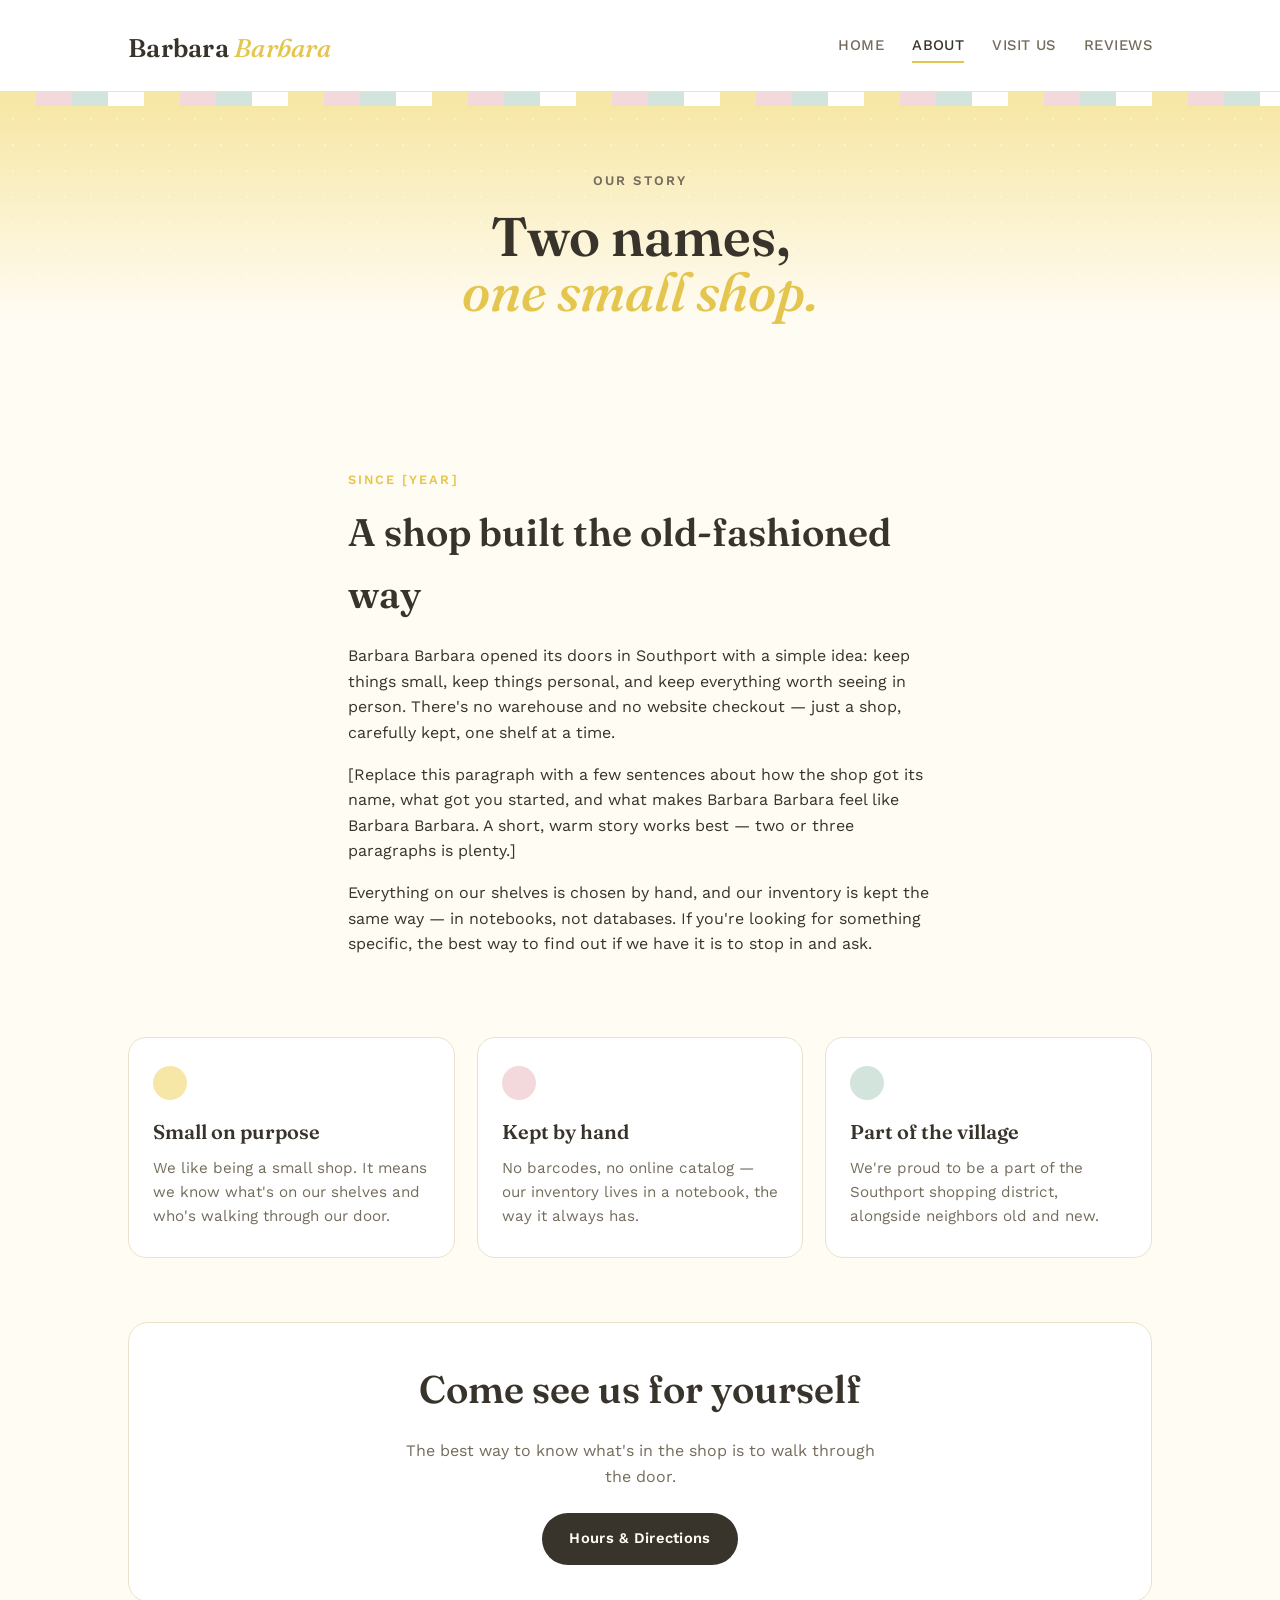
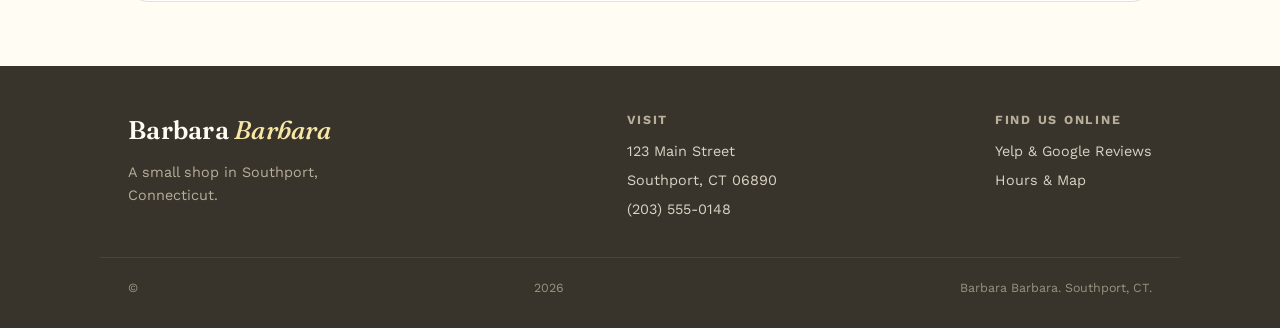
==== about.html @ 012c4ae6 "first commit" ====
<!DOCTYPE html>
<html lang="en">
<head>
<meta charset="UTF-8">
<meta name="viewport" content="width=device-width, initial-scale=1.0">
<title>About &mdash; Barbara Barbara</title>
<meta name="description" content="The story behind Barbara Barbara, a small shop in Southport, Connecticut.">
<link rel="stylesheet" href="style.css">
</head>
<body>

<header class="site-header">
  <div class="wrap">
    <a class="logo" href="index.html">Barbara <span>Barbara</span></a>
    <nav class="main-nav" aria-label="Main">
      <a href="index.html">Home</a>
      <a href="about.html" aria-current="page">About</a>
      <a href="visit.html">Visit Us</a>
      <a href="reviews.html">Reviews</a>
    </nav>
  </div>
</header>

<div class="awning"></div>

<section class="hero" style="padding:64px 0 44px;">
  <div class="wrap">
    <p class="eyebrow">Our Story</p>
    <h1 style="font-size:clamp(2.2rem,5vw,3.4rem);">Two names,<br><em>one small shop.</em></h1>
  </div>
</section>

<div class="scallop scallop-cream" style="background-color:var(--cream)"></div>

<section>
  <div class="wrap lead-col">
    <p class="section-label">Since [year]</p>
    <h2>A shop built the old-fashioned way</h2>
    <p>Barbara Barbara opened its doors in Southport with a simple idea: keep things small, keep things personal, and keep everything worth seeing in person. There's no warehouse and no website checkout &mdash; just a shop, carefully kept, one shelf at a time.</p>
    <p>[Replace this paragraph with a few sentences about how the shop got its name, what got you started, and what makes Barbara Barbara feel like Barbara Barbara. A short, warm story works best &mdash; two or three paragraphs is plenty.]</p>
    <p>Everything on our shelves is chosen by hand, and our inventory is kept the same way &mdash; in notebooks, not databases. If you're looking for something specific, the best way to find out if we have it is to stop in and ask.</p>
  </div>
</section>

<section style="padding-top:0;">
  <div class="wrap">
    <div class="grid">
      <div class="card">
        <div class="dot dot-butter"></div>
        <h3>Small on purpose</h3>
        <p>We like being a small shop. It means we know what's on our shelves and who's walking through our door.</p>
      </div>
      <div class="card">
        <div class="dot dot-blush"></div>
        <h3>Kept by hand</h3>
        <p>No barcodes, no online catalog &mdash; our inventory lives in a notebook, the way it always has.</p>
      </div>
      <div class="card">
        <div class="dot dot-seafoam"></div>
        <h3>Part of the village</h3>
        <p>We're proud to be a part of the Southport shopping district, alongside neighbors old and new.</p>
      </div>
    </div>
  </div>
</section>

<section style="padding-top:0;">
  <div class="wrap">
    <div class="panel" style="text-align:center;">
      <h2>Come see us for yourself</h2>
      <p style="color:var(--ink-soft);max-width:480px;margin:0 auto 24px;">The best way to know what's in the shop is to walk through the door.</p>
      <a class="btn btn-primary" href="visit.html">Hours &amp; Directions</a>
    </div>
  </div>
</section>

<footer class="site-footer">
  <div class="wrap">
    <div>
      <a class="logo" href="index.html">Barbara <span>Barbara</span></a>
      <p style="margin-top:10px;color:#B7AF9A;font-size:0.9rem;max-width:280px;">A small shop in Southport, Connecticut.</p>
    </div>
    <div class="foot-col">
      <h4>Visit</h4>
      <p>123 Main Street</p>
      <p>Southport, CT 06890</p>
      <p>(203) 555-0148</p>
    </div>
    <div class="foot-col">
      <h4>Find Us Online</h4>
      <p><a href="reviews.html">Yelp &amp; Google Reviews</a></p>
      <p><a href="visit.html">Hours &amp; Map</a></p>
    </div>
  </div>
  <div class="wrap fine-print">
    &copy; <span id="year"></span> Barbara Barbara. Southport, CT.
  </div>
</footer>

<script src="script.js"></script>
</body>
</html>
---- style.css ----
@import url('https://fonts.googleapis.com/css2?family=Fraunces:ital,opsz,wght@0,9..144,400;0,9..144,500;0,9..144,600;1,9..144,500&family=Work+Sans:wght@400;500;600&display=swap');

:root{
  --cream:      #FFFCF4;
  --paper:      #FFFFFF;
  --butter:     #F7E7A6;
  --butter-deep:#E4C64F;
  --blush:      #F3D8DC;
  --seafoam:    #D3E4DD;
  --lilac:      #E4DCEE;
  --ink:        #38332B;
  --ink-soft:   #746C5C;
  --line:       #EAE2CC;

  --serif: 'Fraunces', Georgia, 'Times New Roman', serif;
  --sans:  'Work Sans', -apple-system, BlinkMacSystemFont, 'Segoe UI', sans-serif;

  --container: 1080px;
}

*{ box-sizing: border-box; }

html{ scroll-behavior: smooth; }

body{
  margin: 0;
  background: var(--cream);
  color: var(--ink);
  font-family: var(--sans);
  font-size: 16px;
  line-height: 1.6;
  -webkit-font-smoothing: antialiased;
}

a{ color: inherit; text-decoration: none; }

img{ max-width: 100%; display: block; }

.wrap{
  max-width: var(--container);
  margin: 0 auto;
  padding: 0 28px;
}

/* ---------- Header ---------- */

.site-header{
  padding: 28px 0 22px;
  border-bottom: 1px solid var(--line);
  background: var(--paper);
}

.site-header .wrap{
  display: flex;
  align-items: center;
  justify-content: space-between;
  gap: 24px;
  flex-wrap: wrap;
}

.logo{
  font-family: var(--serif);
  font-weight: 600;
  font-size: 1.6rem;
  letter-spacing: 0.01em;
  color: var(--ink);
}

.logo span{
  font-style: italic;
  font-weight: 500;
  color: var(--butter-deep);
}

nav.main-nav{
  display: flex;
  gap: 28px;
  flex-wrap: wrap;
}

nav.main-nav a{
  font-size: 0.92rem;
  font-weight: 500;
  letter-spacing: 0.03em;
  text-transform: uppercase;
  color: var(--ink-soft);
  padding-bottom: 4px;
  border-bottom: 2px solid transparent;
  transition: color 0.2s ease, border-color 0.2s ease;
}

nav.main-nav a:hover,
nav.main-nav a[aria-current="page"]{
  color: var(--ink);
  border-color: var(--butter-deep);
}

/* ---------- Scalloped awning divider (signature motif) ---------- */

.scallop{
  height: 22px;
  width: 100%;
  background-repeat: repeat-x;
  background-size: 44px 22px;
  background-position: center top;
}

.scallop-cream{
  background-image: radial-gradient(circle at 50% 0%, var(--cream) 0 15px, transparent 15.5px);
  background-color: transparent;
}

.awning{
  height: 14px;
  width: 100%;
  background-image: repeating-linear-gradient(
    90deg,
    var(--butter) 0px, var(--butter) 36px,
    var(--blush) 36px, var(--blush) 72px,
    var(--seafoam) 72px, var(--seafoam) 108px,
    var(--paper) 108px, var(--paper) 144px
  );
}

/* ---------- Hero ---------- */

.hero{
  position: relative;
  background: linear-gradient(180deg, var(--butter) 0%, var(--cream) 78%);
  padding: 84px 0 56px;
  text-align: center;
  overflow: hidden;
}

.hero::before{
  content: "";
  position: absolute;
  inset: 0;
  background-image: radial-gradient(var(--paper) 1.5px, transparent 1.5px);
  background-size: 26px 26px;
  opacity: 0.35;
  pointer-events: none;
}

.hero .wrap{ position: relative; }

.hero .eyebrow{
  font-family: var(--sans);
  font-size: 0.82rem;
  font-weight: 600;
  letter-spacing: 0.16em;
  text-transform: uppercase;
  color: var(--ink-soft);
  margin: 0 0 18px;
}

.hero h1{
  font-family: var(--serif);
  font-weight: 600;
  font-size: clamp(2.6rem, 6vw, 4.6rem);
  line-height: 1.02;
  margin: 0 0 20px;
  color: var(--ink);
}

.hero h1 em{
  font-style: italic;
  font-weight: 500;
  color: var(--butter-deep);
}

.hero p.lede{
  max-width: 540px;
  margin: 0 auto 32px;
  font-size: 1.08rem;
  color: var(--ink-soft);
}

.button-row{
  display: flex;
  gap: 14px;
  justify-content: center;
  flex-wrap: wrap;
}

.btn{
  display: inline-block;
  padding: 13px 26px;
  border-radius: 999px;
  font-size: 0.92rem;
  font-weight: 600;
  letter-spacing: 0.02em;
  transition: transform 0.15s ease, box-shadow 0.15s ease;
  border: 1.5px solid transparent;
}

.btn:hover{ transform: translateY(-2px); }

.btn-primary{
  background: var(--ink);
  color: var(--cream);
}
.btn-primary:hover{ box-shadow: 0 8px 20px rgba(56,51,43,0.22); }

.btn-secondary{
  background: transparent;
  border-color: var(--ink);
  color: var(--ink);
}
.btn-secondary:hover{ box-shadow: 0 8px 20px rgba(56,51,43,0.10); }

/* ---------- Sections ---------- */

section{ padding: 64px 0; }

.section-label{
  font-size: 0.8rem;
  font-weight: 600;
  letter-spacing: 0.16em;
  text-transform: uppercase;
  color: var(--butter-deep);
  margin: 0 0 12px;
}

h2{
  font-family: var(--serif);
  font-weight: 600;
  font-size: clamp(1.7rem, 3.4vw, 2.4rem);
  margin: 0 0 18px;
  color: var(--ink);
}

h3{
  font-family: var(--serif);
  font-weight: 600;
  font-size: 1.25rem;
  margin: 0 0 8px;
}

p{ margin: 0 0 16px; }

.lead-col{ max-width: 640px; }

/* Card grid */

.grid{
  display: grid;
  grid-template-columns: repeat(3, 1fr);
  gap: 22px;
}

.card{
  background: var(--paper);
  border: 1px solid var(--line);
  border-radius: 18px;
  padding: 28px 24px;
}

.card .dot{
  width: 34px; height: 34px;
  border-radius: 50%;
  margin-bottom: 16px;
}

.dot-butter{ background: var(--butter); }
.dot-blush{ background: var(--blush); }
.dot-seafoam{ background: var(--seafoam); }

.card p{ color: var(--ink-soft); margin-bottom: 0; font-size: 0.95rem; }

/* Info / hours block */

.panel{
  background: var(--paper);
  border: 1px solid var(--line);
  border-radius: 20px;
  padding: 36px;
}

.info-row{
  display: flex;
  justify-content: space-between;
  gap: 20px;
  padding: 11px 0;
  border-bottom: 1px dashed var(--line);
  font-size: 0.98rem;
}
.info-row:last-child{ border-bottom: none; }
.info-row .day{ color: var(--ink-soft); }
.info-row .hrs{ font-weight: 600; }

.two-col{
  display: grid;
  grid-template-columns: 1.1fr 0.9fr;
  gap: 40px;
  align-items: start;
}

.map-frame{
  border: 1px solid var(--line);
  border-radius: 20px;
  overflow: hidden;
  height: 100%;
  min-height: 320px;
}
.map-frame iframe{ width: 100%; height: 100%; min-height: 320px; border: 0; }

/* Reviews */

.review-source-row{
  display: flex;
  gap: 14px;
  margin-bottom: 36px;
  flex-wrap: wrap;
}

.source-btn{
  display: flex;
  align-items: center;
  gap: 10px;
  padding: 10px 18px;
  border-radius: 999px;
  border: 1.5px solid var(--ink);
  font-weight: 600;
  font-size: 0.9rem;
}

.stars{ color: var(--butter-deep); letter-spacing: 2px; }

.review-grid{
  display: grid;
  grid-template-columns: repeat(3, 1fr);
  gap: 20px;
}

.review-card{
  background: var(--paper);
  border: 1px solid var(--line);
  border-radius: 18px;
  padding: 24px;
  display: flex;
  flex-direction: column;
  gap: 12px;
}

.review-card .quote{
  font-family: var(--serif);
  font-style: italic;
  font-size: 1.05rem;
  color: var(--ink);
  flex-grow: 1;
}

.review-card .who{
  font-size: 0.85rem;
  color: var(--ink-soft);
  display: flex;
  justify-content: space-between;
  align-items: center;
}

.review-note{
  font-size: 0.85rem;
  color: var(--ink-soft);
  margin-top: 28px;
}

.loading-row{
  font-size: 0.9rem;
  color: var(--ink-soft);
  margin-bottom: 18px;
  display: none;
}
.loading-row.active{ display: block; }

/* Footer */

footer.site-footer{
  background: var(--ink);
  color: var(--cream);
  padding: 44px 0 30px;
}

footer .wrap{
  display: flex;
  justify-content: space-between;
  gap: 30px;
  flex-wrap: wrap;
}

footer .logo{ color: var(--cream); }
footer .logo span{ color: var(--butter); }

footer .foot-col{ font-size: 0.9rem; color: #D9D3C4; }
footer .foot-col h4{
  font-family: var(--sans);
  font-size: 0.78rem;
  letter-spacing: 0.14em;
  text-transform: uppercase;
  color: #B7AF9A;
  margin: 0 0 10px;
}
footer .foot-col p{ margin: 0 0 6px; color: #D9D3C4; }

.fine-print{
  margin-top: 30px;
  padding-top: 20px;
  border-top: 1px solid #4a453b;
  font-size: 0.78rem;
  color: #9A927E;
}

/* ---------- Responsive ---------- */

@media (max-width: 860px){
  .grid{ grid-template-columns: 1fr; }
  .review-grid{ grid-template-columns: 1fr; }
  .two-col{ grid-template-columns: 1fr; }
  nav.main-nav{ gap: 18px; }
  section{ padding: 48px 0; }
}

/* ---------- Accessibility ---------- */

a:focus-visible,
button:focus-visible{
  outline: 3px solid var(--butter-deep);
  outline-offset: 2px;
}

@media (prefers-reduced-motion: reduce){
  html{ scroll-behavior: auto; }
  .btn:hover{ transform: none; }
}
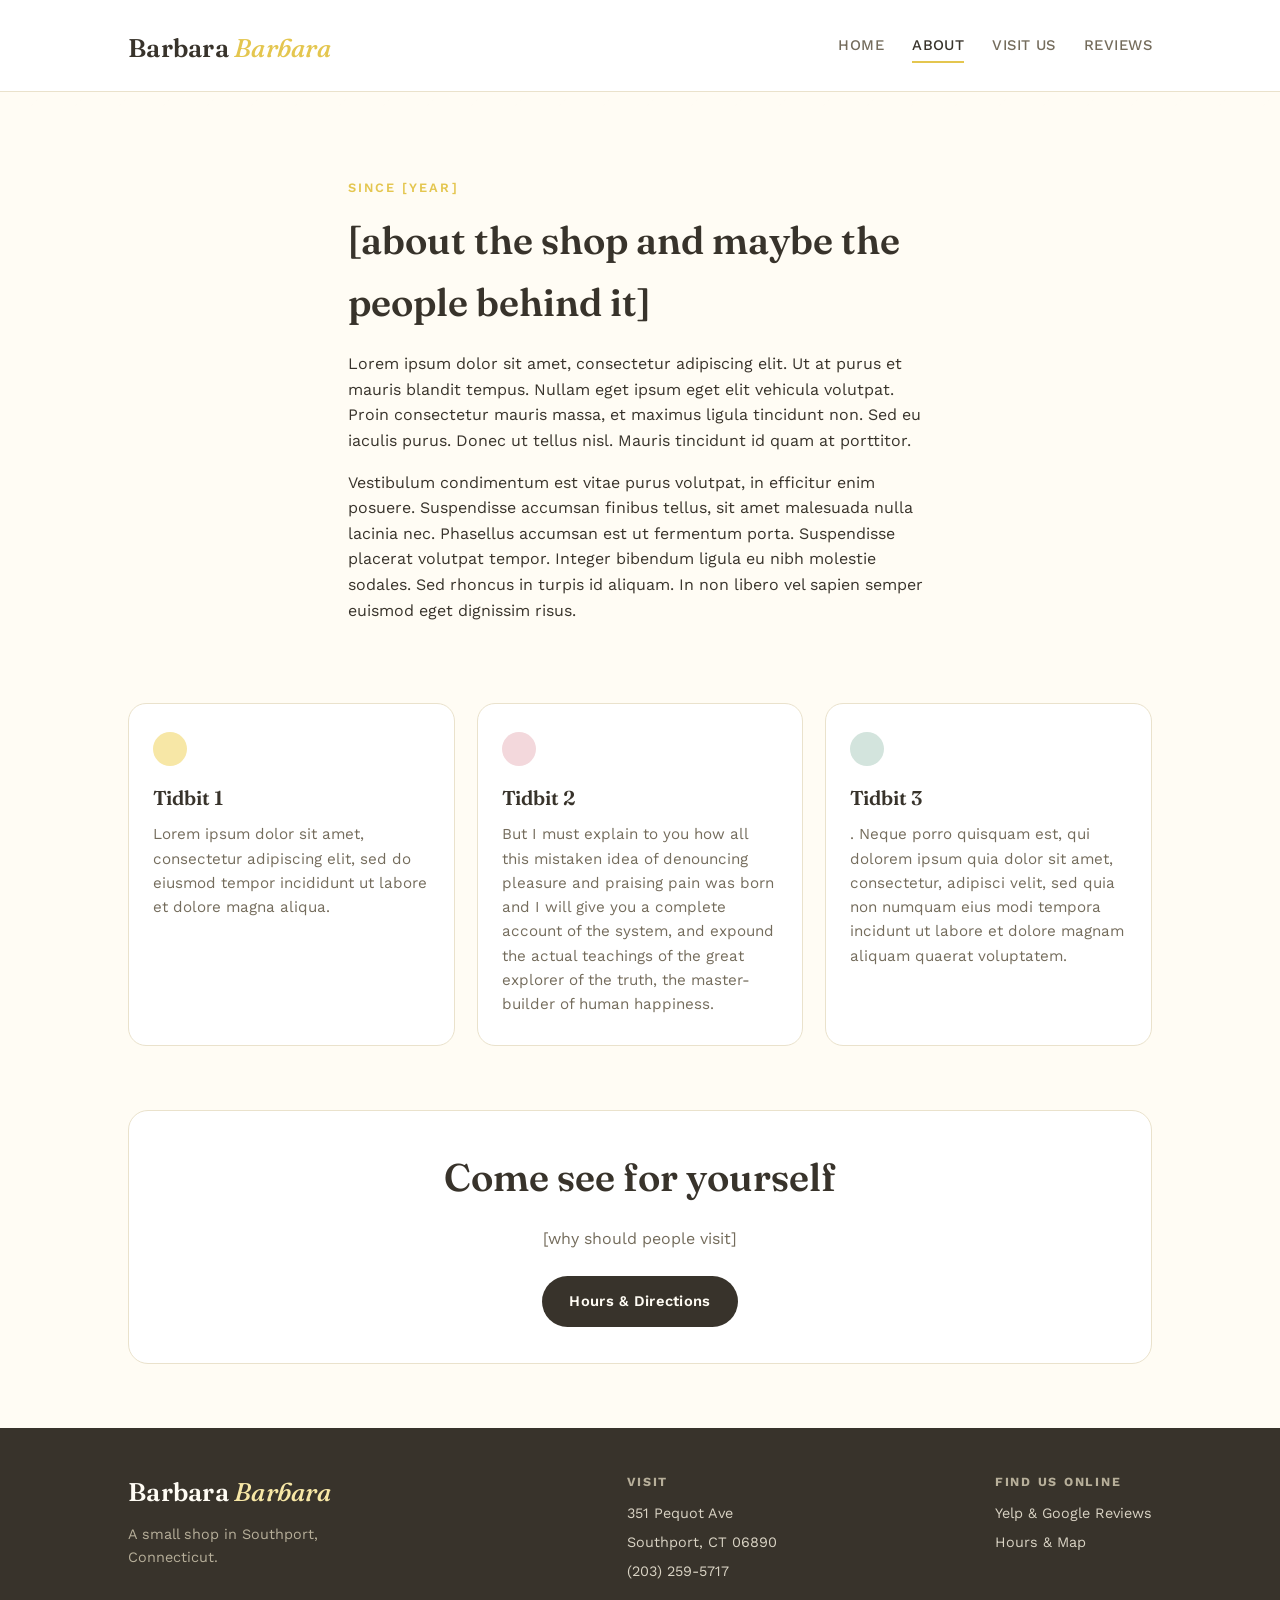
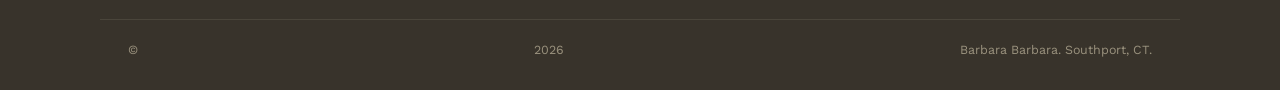
==== commit 37c34e25: "placeholdered text on the about page" ====
--- a/about.html
+++ b/about.html
@@ -21,24 +21,24 @@
   </div>
 </header>
 
+<!--
 <div class="awning"></div>
-
 <section class="hero" style="padding:64px 0 44px;">
   <div class="wrap">
     <p class="eyebrow">Our Story</p>
     <h1 style="font-size:clamp(2.2rem,5vw,3.4rem);">Two names,<br><em>one small shop.</em></h1>
   </div>
 </section>
+-->
 
 <div class="scallop scallop-cream" style="background-color:var(--cream)"></div>
 
 <section>
   <div class="wrap lead-col">
     <p class="section-label">Since [year]</p>
-    <h2>A shop built the old-fashioned way</h2>
-    <p>Barbara Barbara opened its doors in Southport with a simple idea: keep things small, keep things personal, and keep everything worth seeing in person. There's no warehouse and no website checkout &mdash; just a shop, carefully kept, one shelf at a time.</p>
-    <p>[Replace this paragraph with a few sentences about how the shop got its name, what got you started, and what makes Barbara Barbara feel like Barbara Barbara. A short, warm story works best &mdash; two or three paragraphs is plenty.]</p>
-    <p>Everything on our shelves is chosen by hand, and our inventory is kept the same way &mdash; in notebooks, not databases. If you're looking for something specific, the best way to find out if we have it is to stop in and ask.</p>
+    <h2>[about the shop and maybe the people behind it]</h2>
+    <p>Lorem ipsum dolor sit amet, consectetur adipiscing elit. Ut at purus et mauris blandit tempus. Nullam eget ipsum eget elit vehicula volutpat. Proin consectetur mauris massa, et maximus ligula tincidunt non. Sed eu iaculis purus. Donec ut tellus nisl. Mauris tincidunt id quam at porttitor.</p>
+    <p>Vestibulum condimentum est vitae purus volutpat, in efficitur enim posuere. Suspendisse accumsan finibus tellus, sit amet malesuada nulla lacinia nec. Phasellus accumsan est ut fermentum porta. Suspendisse placerat volutpat tempor. Integer bibendum ligula eu nibh molestie sodales. Sed rhoncus in turpis id aliquam. In non libero vel sapien semper euismod eget dignissim risus.</p>
   </div>
 </section>
 
@@ -47,18 +47,18 @@
     <div class="grid">
       <div class="card">
         <div class="dot dot-butter"></div>
-        <h3>Small on purpose</h3>
-        <p>We like being a small shop. It means we know what's on our shelves and who's walking through our door.</p>
+        <h3>Tidbit 1</h3>
+        <p>Lorem ipsum dolor sit amet, consectetur adipiscing elit, sed do eiusmod tempor incididunt ut labore et dolore magna aliqua. </p>
       </div>
       <div class="card">
         <div class="dot dot-blush"></div>
-        <h3>Kept by hand</h3>
-        <p>No barcodes, no online catalog &mdash; our inventory lives in a notebook, the way it always has.</p>
+        <h3>Tidbit 2</h3>
+        <p>But I must explain to you how all this mistaken idea of denouncing pleasure and praising pain was born and I will give you a complete account of the system, and expound the actual teachings of the great explorer of the truth, the master-builder of human happiness. </p>
       </div>
       <div class="card">
         <div class="dot dot-seafoam"></div>
-        <h3>Part of the village</h3>
-        <p>We're proud to be a part of the Southport shopping district, alongside neighbors old and new.</p>
+        <h3>Tidbit 3</h3>
+        <p>. Neque porro quisquam est, qui dolorem ipsum quia dolor sit amet, consectetur, adipisci velit, sed quia non numquam eius modi tempora incidunt ut labore et dolore magnam aliquam quaerat voluptatem.</p>
       </div>
     </div>
   </div>
@@ -67,8 +67,8 @@
 <section style="padding-top:0;">
   <div class="wrap">
     <div class="panel" style="text-align:center;">
-      <h2>Come see us for yourself</h2>
-      <p style="color:var(--ink-soft);max-width:480px;margin:0 auto 24px;">The best way to know what's in the shop is to walk through the door.</p>
+      <h2>Come see for yourself</h2>
+      <p style="color:var(--ink-soft);max-width:480px;margin:0 auto 24px;">[why should people visit]</p>
       <a class="btn btn-primary" href="visit.html">Hours &amp; Directions</a>
     </div>
   </div>
@@ -82,9 +82,9 @@
     </div>
     <div class="foot-col">
       <h4>Visit</h4>
-      <p>123 Main Street</p>
+      <p>351 Pequot Ave</p>
       <p>Southport, CT 06890</p>
-      <p>(203) 555-0148</p>
+      <p>(203) 259-5717</p>
     </div>
     <div class="foot-col">
       <h4>Find Us Online</h4>
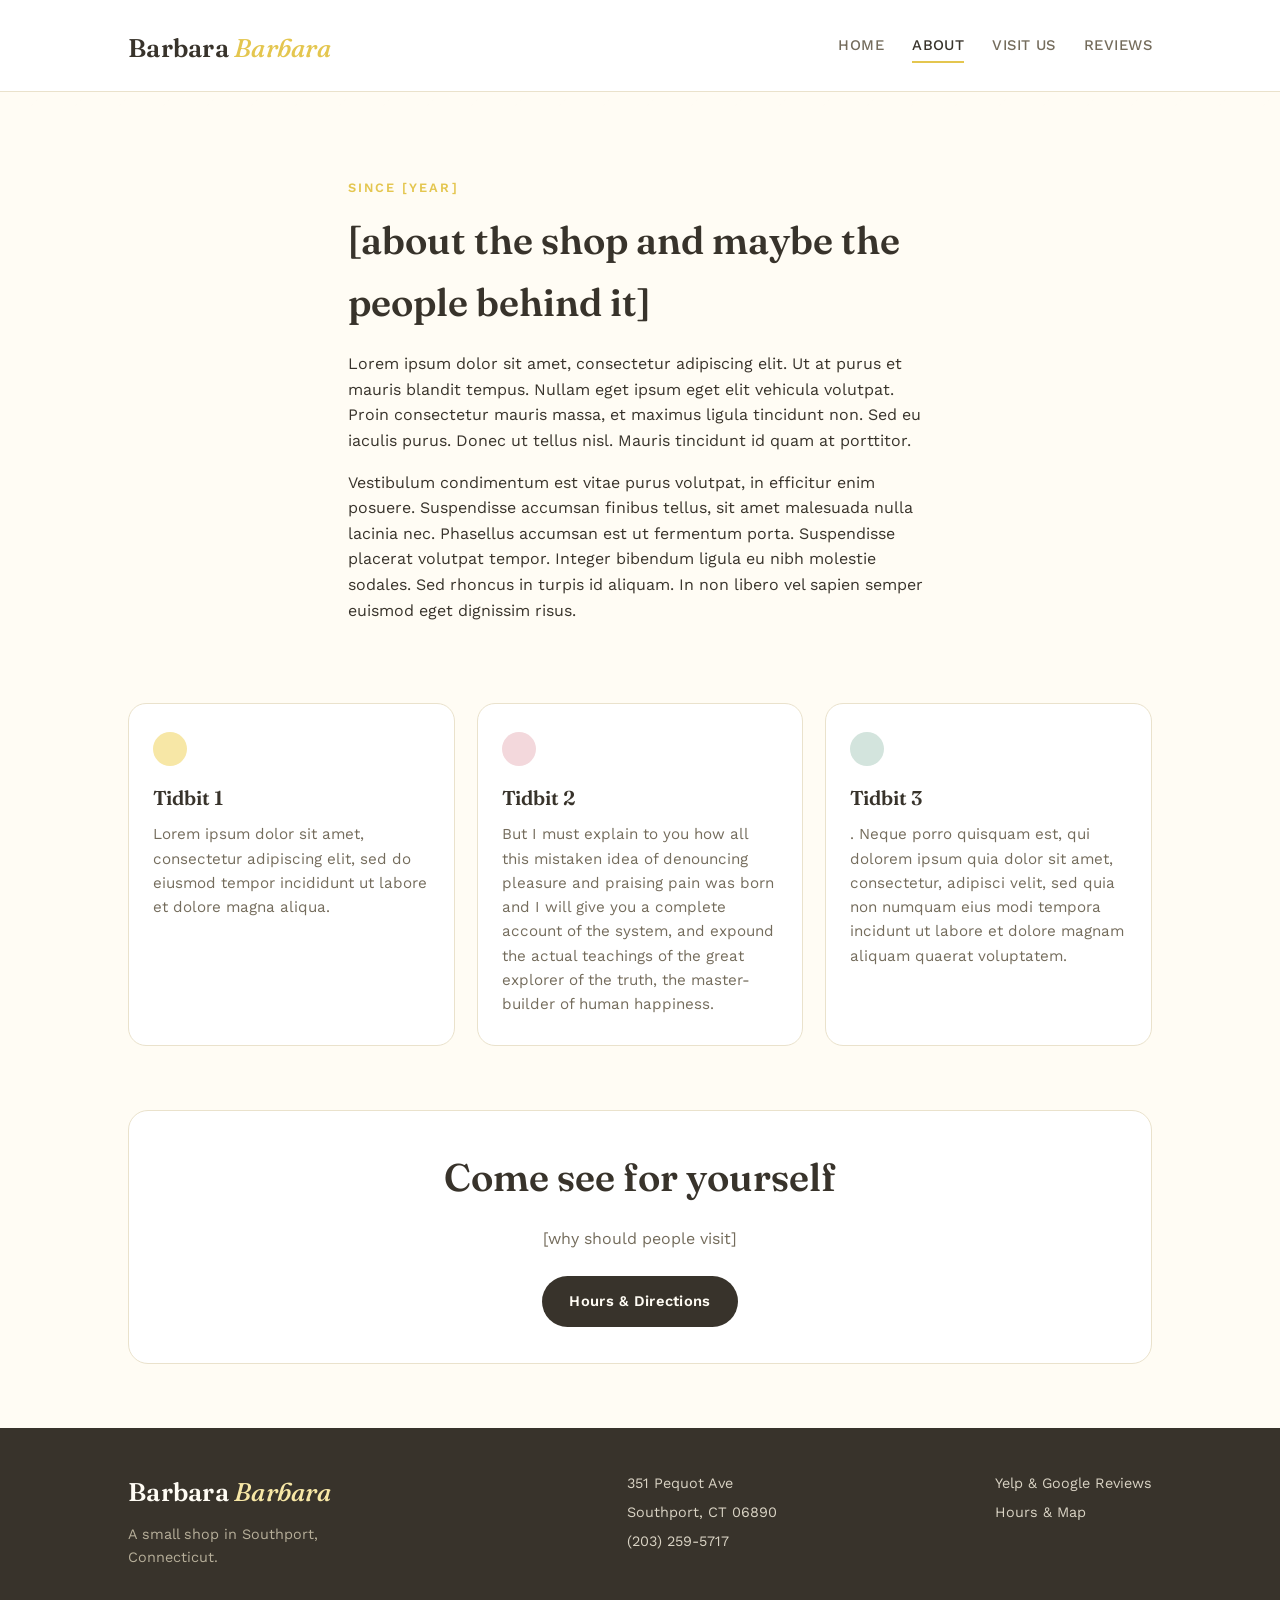
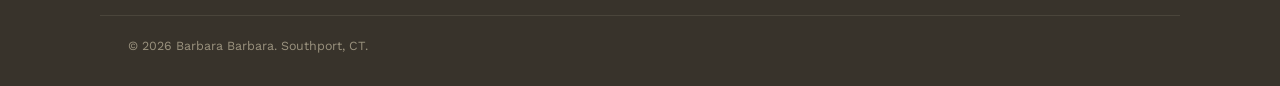
==== commit 34afe307: "fixed about footer" ====
--- a/about.html
+++ b/about.html
@@ -81,19 +81,17 @@
       <p style="margin-top:10px;color:#B7AF9A;font-size:0.9rem;max-width:280px;">A small shop in Southport, Connecticut.</p>
     </div>
     <div class="foot-col">
-      <h4>Visit</h4>
       <p>351 Pequot Ave</p>
       <p>Southport, CT 06890</p>
       <p>(203) 259-5717</p>
     </div>
     <div class="foot-col">
-      <h4>Find Us Online</h4>
       <p><a href="reviews.html">Yelp &amp; Google Reviews</a></p>
       <p><a href="visit.html">Hours &amp; Map</a></p>
     </div>
   </div>
   <div class="wrap fine-print">
-    &copy; <span id="year"></span> Barbara Barbara. Southport, CT.
+    &copy; 2026 Barbara Barbara. Southport, CT.
   </div>
 </footer>
 
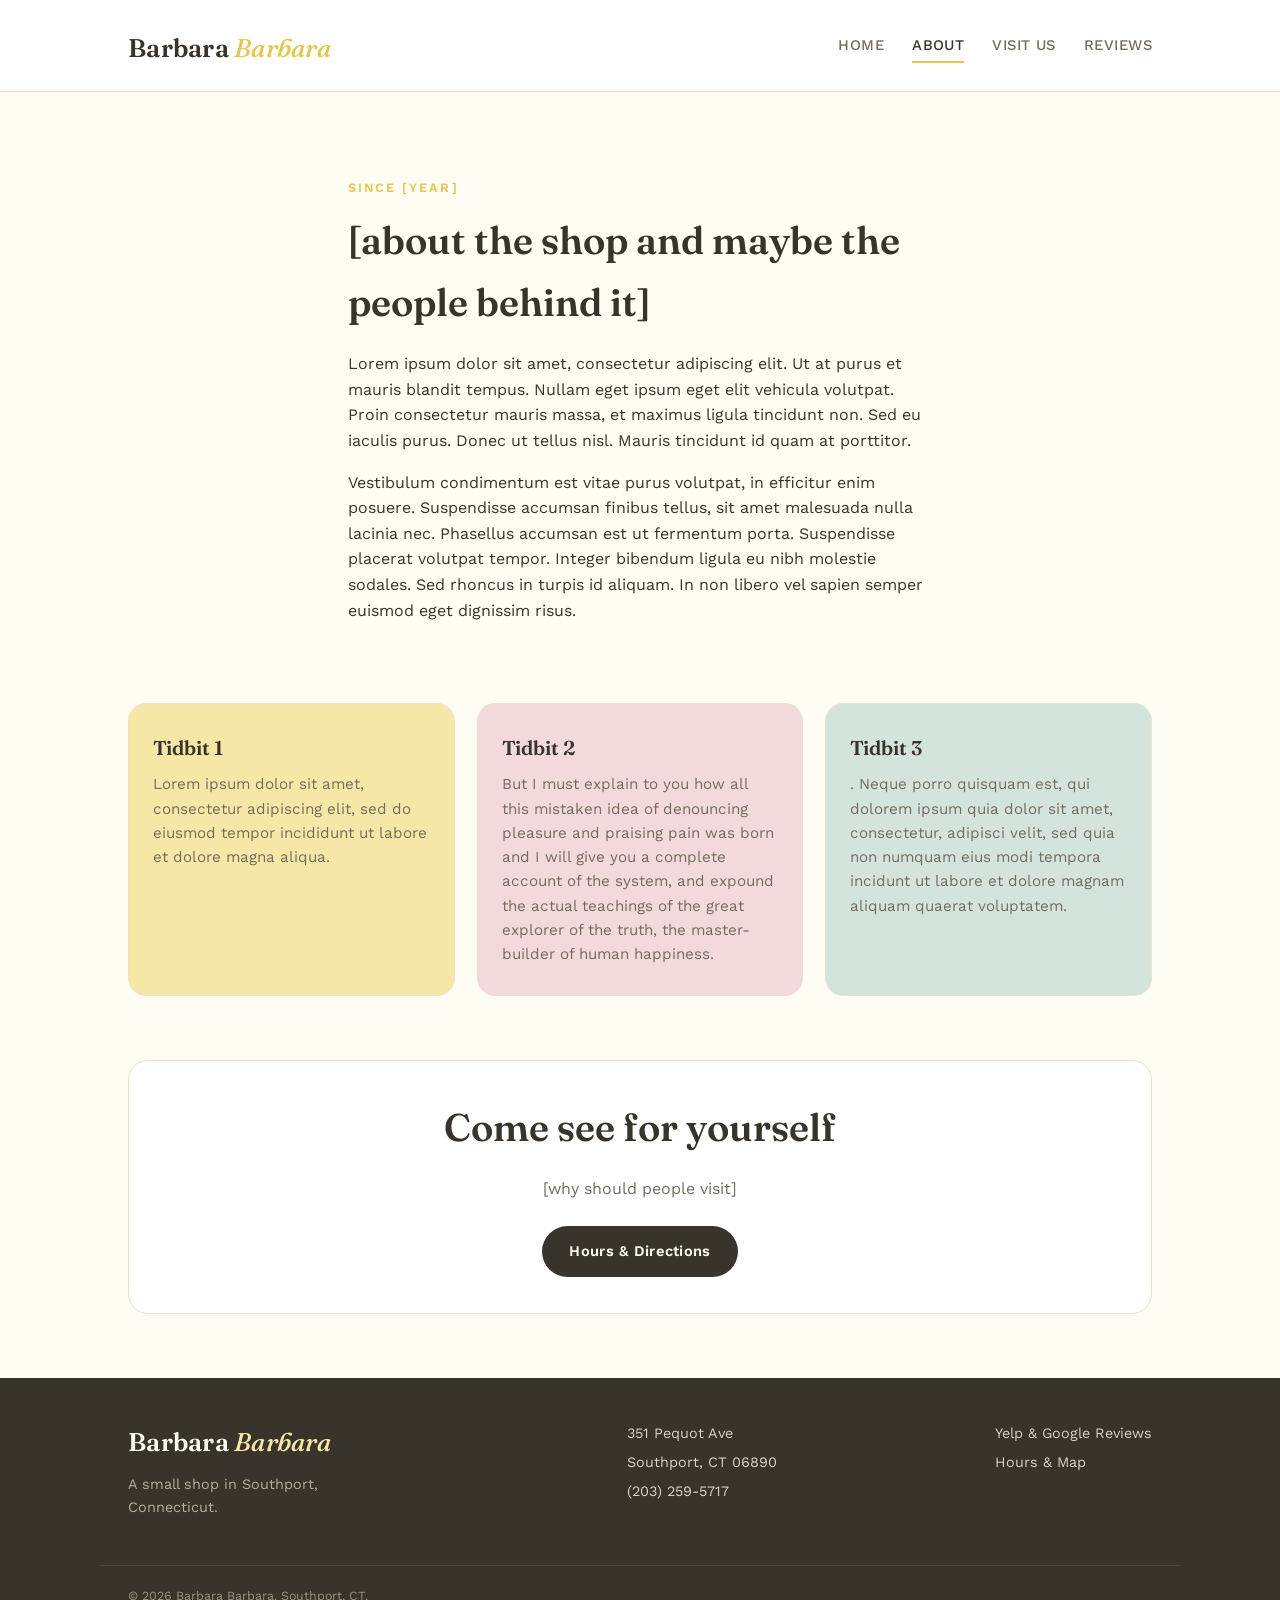
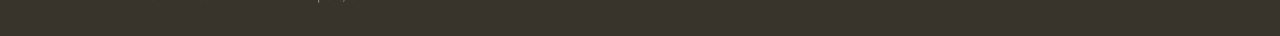
==== commit a719f251: "updated about tidbit card colors" ====
--- a/about.html
+++ b/about.html
@@ -45,18 +45,15 @@
 <section style="padding-top:0;">
   <div class="wrap">
     <div class="grid">
-      <div class="card">
-        <div class="dot dot-butter"></div>
+      <div class="card card-butter">
         <h3>Tidbit 1</h3>
         <p>Lorem ipsum dolor sit amet, consectetur adipiscing elit, sed do eiusmod tempor incididunt ut labore et dolore magna aliqua. </p>
       </div>
-      <div class="card">
-        <div class="dot dot-blush"></div>
+      <div class="card card-blush">
         <h3>Tidbit 2</h3>
         <p>But I must explain to you how all this mistaken idea of denouncing pleasure and praising pain was born and I will give you a complete account of the system, and expound the actual teachings of the great explorer of the truth, the master-builder of human happiness. </p>
       </div>
-      <div class="card">
-        <div class="dot dot-seafoam"></div>
+      <div class="card card-seafoam">
         <h3>Tidbit 3</h3>
         <p>. Neque porro quisquam est, qui dolorem ipsum quia dolor sit amet, consectetur, adipisci velit, sed quia non numquam eius modi tempora incidunt ut labore et dolore magnam aliquam quaerat voluptatem.</p>
       </div>
--- a/style.css
+++ b/style.css
@@ -256,6 +256,10 @@
   padding: 28px 24px;
 }
 
+.card-butter{ background: var(--butter); }
+.card-blush{ background: var(--blush); }
+.card-seafoam{ background: var(--seafoam); }
+
 .card .dot{
   width: 34px; height: 34px;
   border-radius: 50%;
@@ -265,6 +269,8 @@
 .dot-butter{ background: var(--butter); }
 .dot-blush{ background: var(--blush); }
 .dot-seafoam{ background: var(--seafoam); }
+
+
 
 .card p{ color: var(--ink-soft); margin-bottom: 0; font-size: 0.95rem; }
 
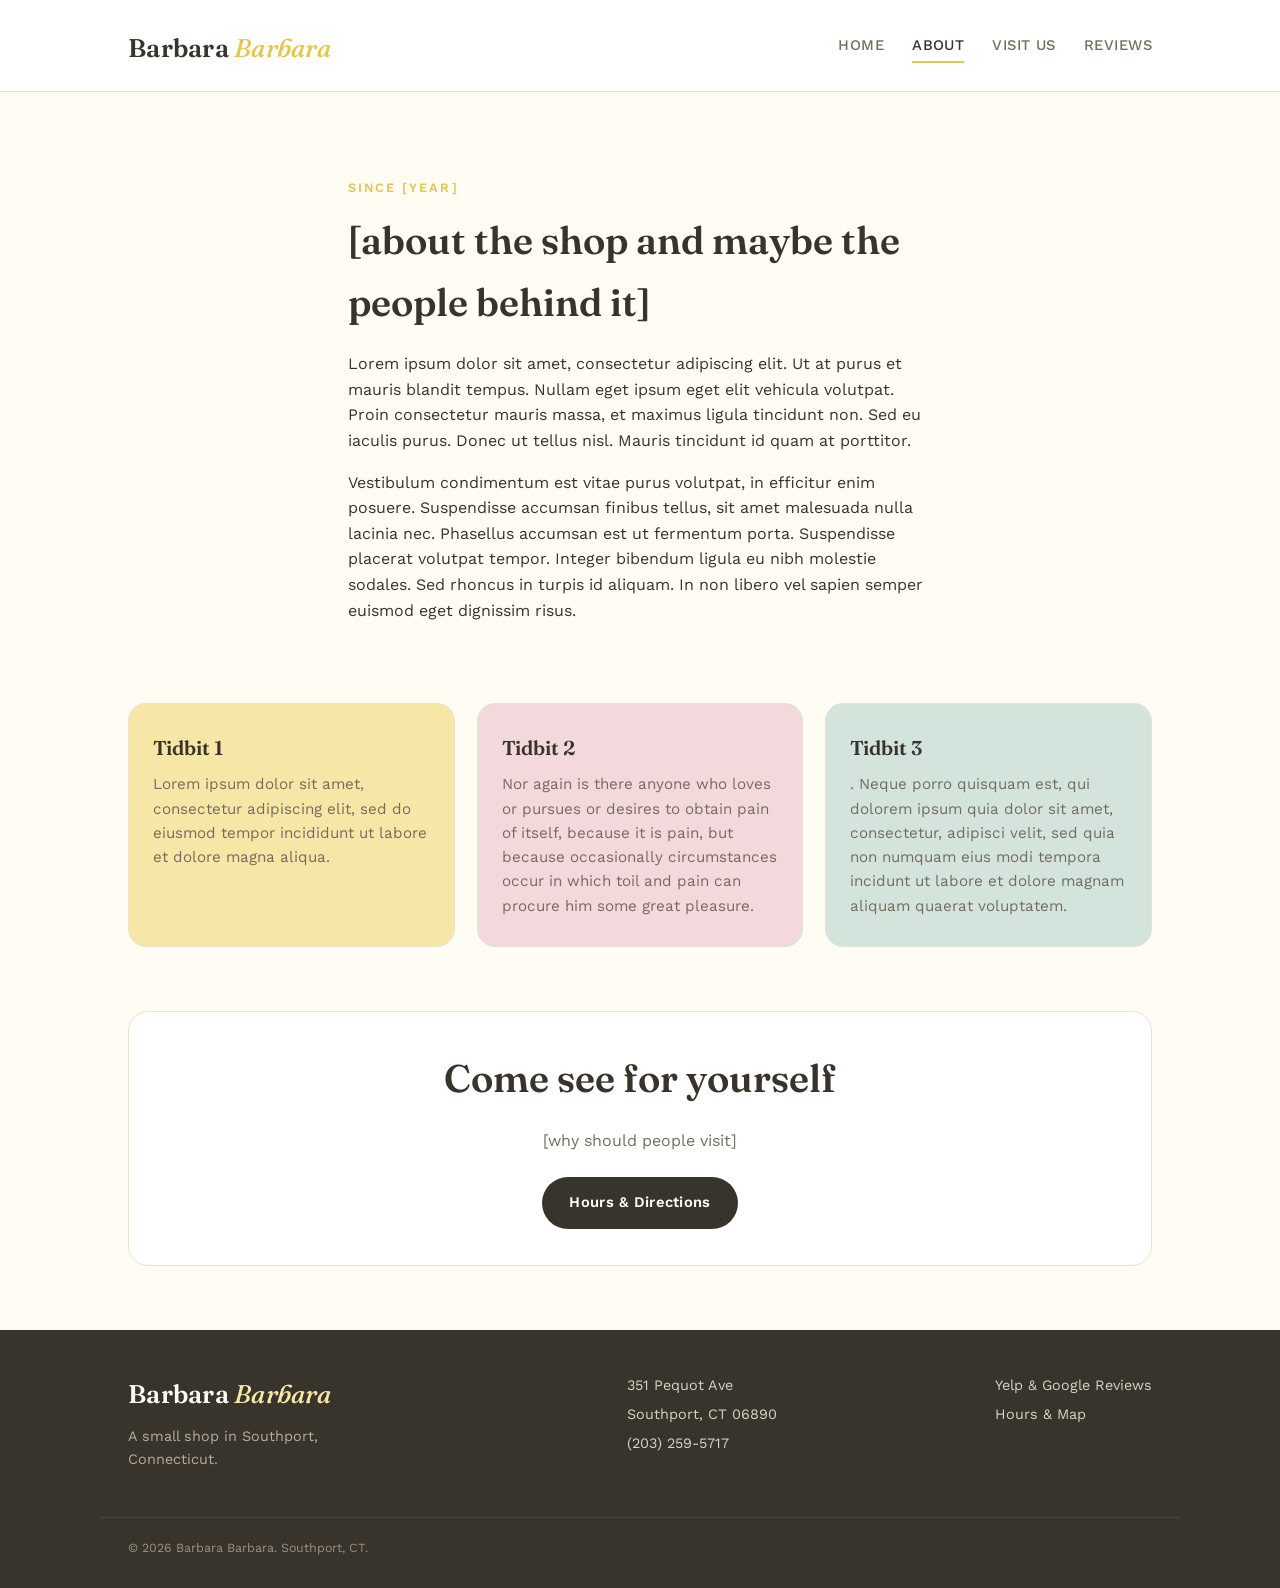
==== commit ec2412bf: "updated lipsum text" ====
--- a/about.html
+++ b/about.html
@@ -51,7 +51,7 @@
       </div>
       <div class="card card-blush">
         <h3>Tidbit 2</h3>
-        <p>But I must explain to you how all this mistaken idea of denouncing pleasure and praising pain was born and I will give you a complete account of the system, and expound the actual teachings of the great explorer of the truth, the master-builder of human happiness. </p>
+        <p>Nor again is there anyone who loves or pursues or desires to obtain pain of itself, because it is pain, but because occasionally circumstances occur in which toil and pain can procure him some great pleasure.</p>
       </div>
       <div class="card card-seafoam">
         <h3>Tidbit 3</h3>
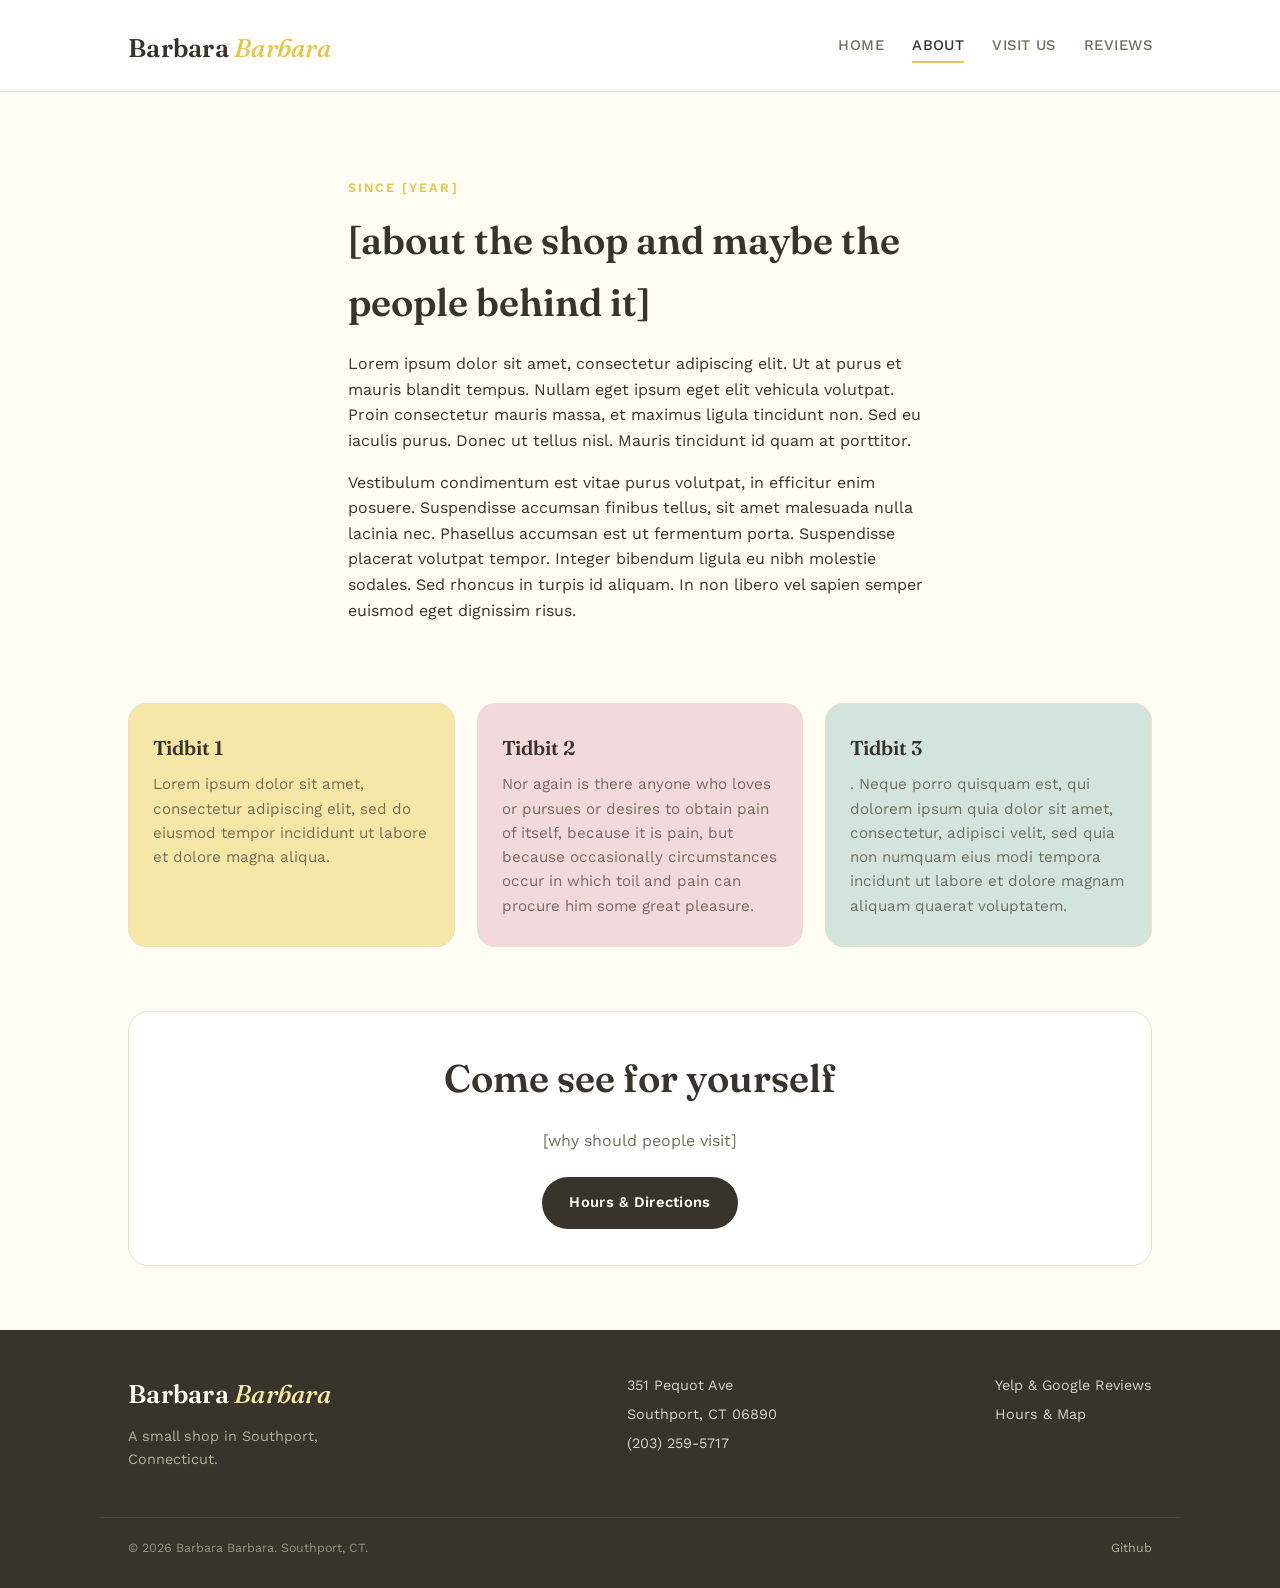
==== commit a312cc94: "updated home page, added github link in footer" ====
--- a/about.html
+++ b/about.html
@@ -89,6 +89,7 @@
   </div>
   <div class="wrap fine-print">
     &copy; 2026 Barbara Barbara. Southport, CT.
+   <a href=https://github.com/vindictivebanana/barbara.lehn.dev>Github</a>
   </div>
 </footer>
 
--- a/style.css
+++ b/style.css
@@ -414,8 +414,19 @@
   border-top: 1px solid #4a453b;
   font-size: 0.78rem;
   color: #9A927E;
-}
-
+  display: flex;
+  justify-content: space-between;
+  align-items: center;
+  flex-wrap: wrap;
+  gap: 10px;
+}
+
+.fine-print a{
+  color: #B7AF9A;
+}
+.fine-print a:hover{
+  color: var(--cream);
+}
 /* ---------- Responsive ---------- */
 
 @media (max-width: 860px){
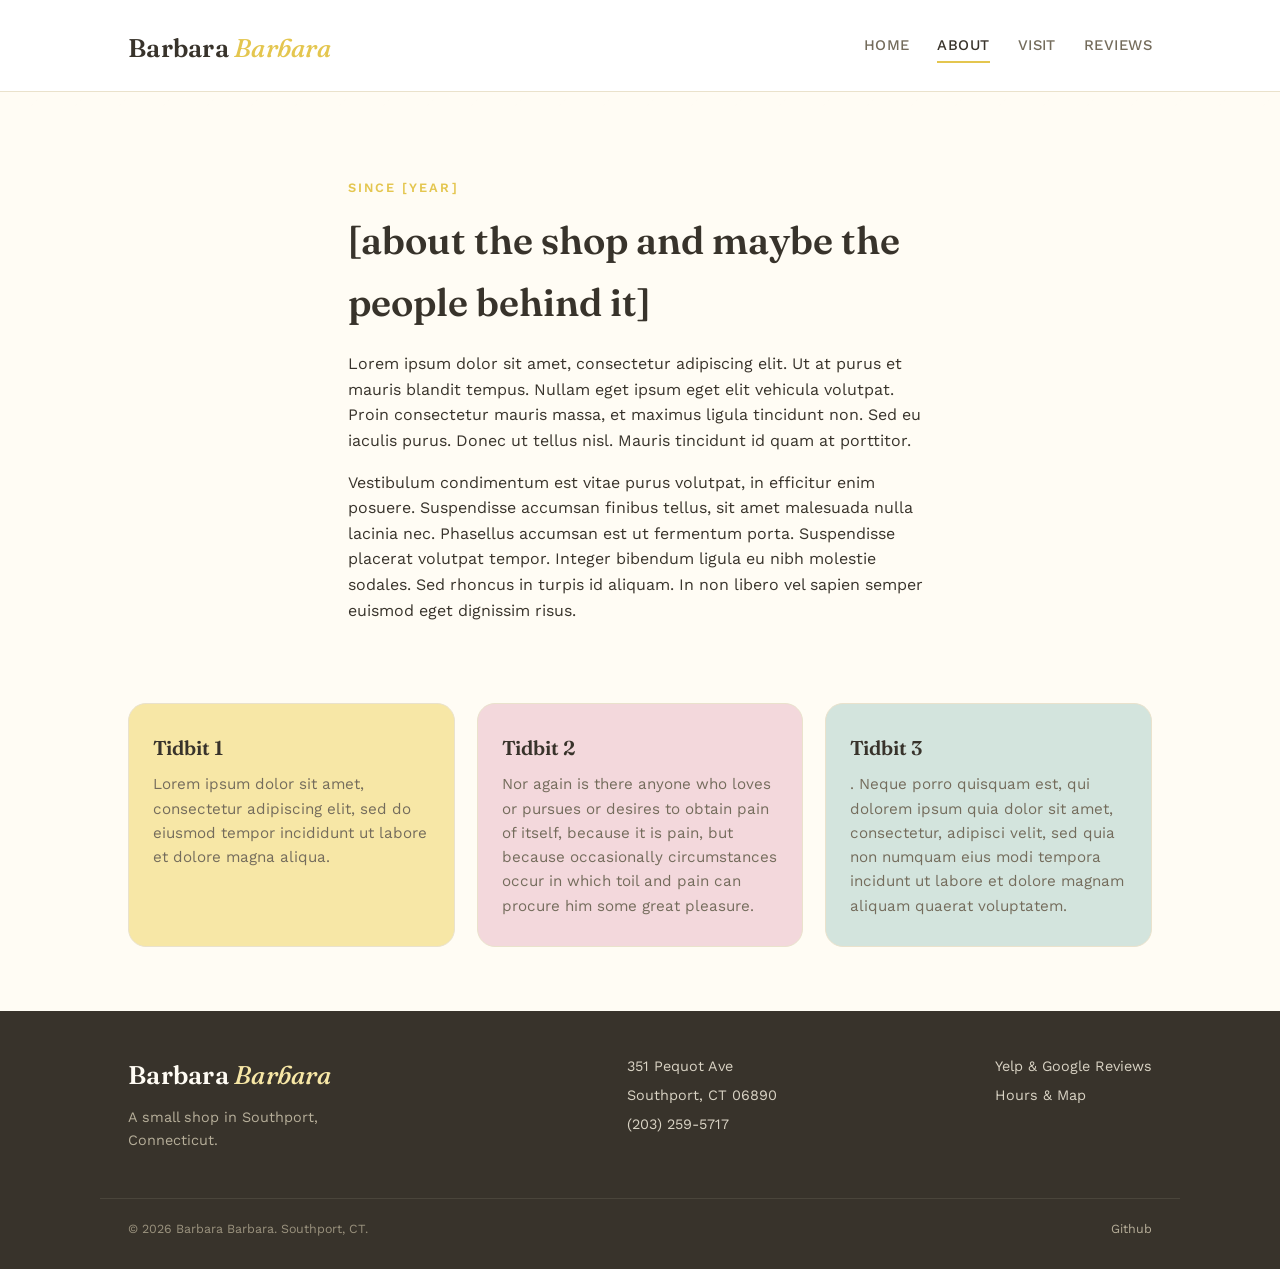
==== commit a0cc60bc: "forgot this one" ====
--- a/about.html
+++ b/about.html
@@ -15,21 +15,11 @@
     <nav class="main-nav" aria-label="Main">
       <a href="index.html">Home</a>
       <a href="about.html" aria-current="page">About</a>
-      <a href="visit.html">Visit Us</a>
+      <a href="visit.html">Visit</a>
       <a href="reviews.html">Reviews</a>
     </nav>
   </div>
 </header>
-
-<!--
-<div class="awning"></div>
-<section class="hero" style="padding:64px 0 44px;">
-  <div class="wrap">
-    <p class="eyebrow">Our Story</p>
-    <h1 style="font-size:clamp(2.2rem,5vw,3.4rem);">Two names,<br><em>one small shop.</em></h1>
-  </div>
-</section>
--->
 
 <div class="scallop scallop-cream" style="background-color:var(--cream)"></div>
 
@@ -61,16 +51,6 @@
   </div>
 </section>
 
-<section style="padding-top:0;">
-  <div class="wrap">
-    <div class="panel" style="text-align:center;">
-      <h2>Come see for yourself</h2>
-      <p style="color:var(--ink-soft);max-width:480px;margin:0 auto 24px;">[why should people visit]</p>
-      <a class="btn btn-primary" href="visit.html">Hours &amp; Directions</a>
-    </div>
-  </div>
-</section>
-
 <footer class="site-footer">
   <div class="wrap">
     <div>
--- a/style.css
+++ b/style.css
@@ -357,6 +357,30 @@
   flex-grow: 1;
 }
 
+.quote {
+  display: -webkit-box;
+  -webkit-box-orient: vertical;
+  -webkit-line-clamp: 4;
+  overflow: hidden;
+}
+
+.review-card.expanded .quote {
+  display: block;
+  overflow: visible;
+}
+
+.review-toggle {
+  margin-top: 0.5rem;
+  padding: 0;
+  border: 0;
+  background: none;
+  color: inherit;
+  font: inherit;
+  font-family: var(--serif);
+  text-decoration: underline;
+  cursor: pointer;
+}
+
 .review-card .who{
   font-size: 0.85rem;
   color: var(--ink-soft);
